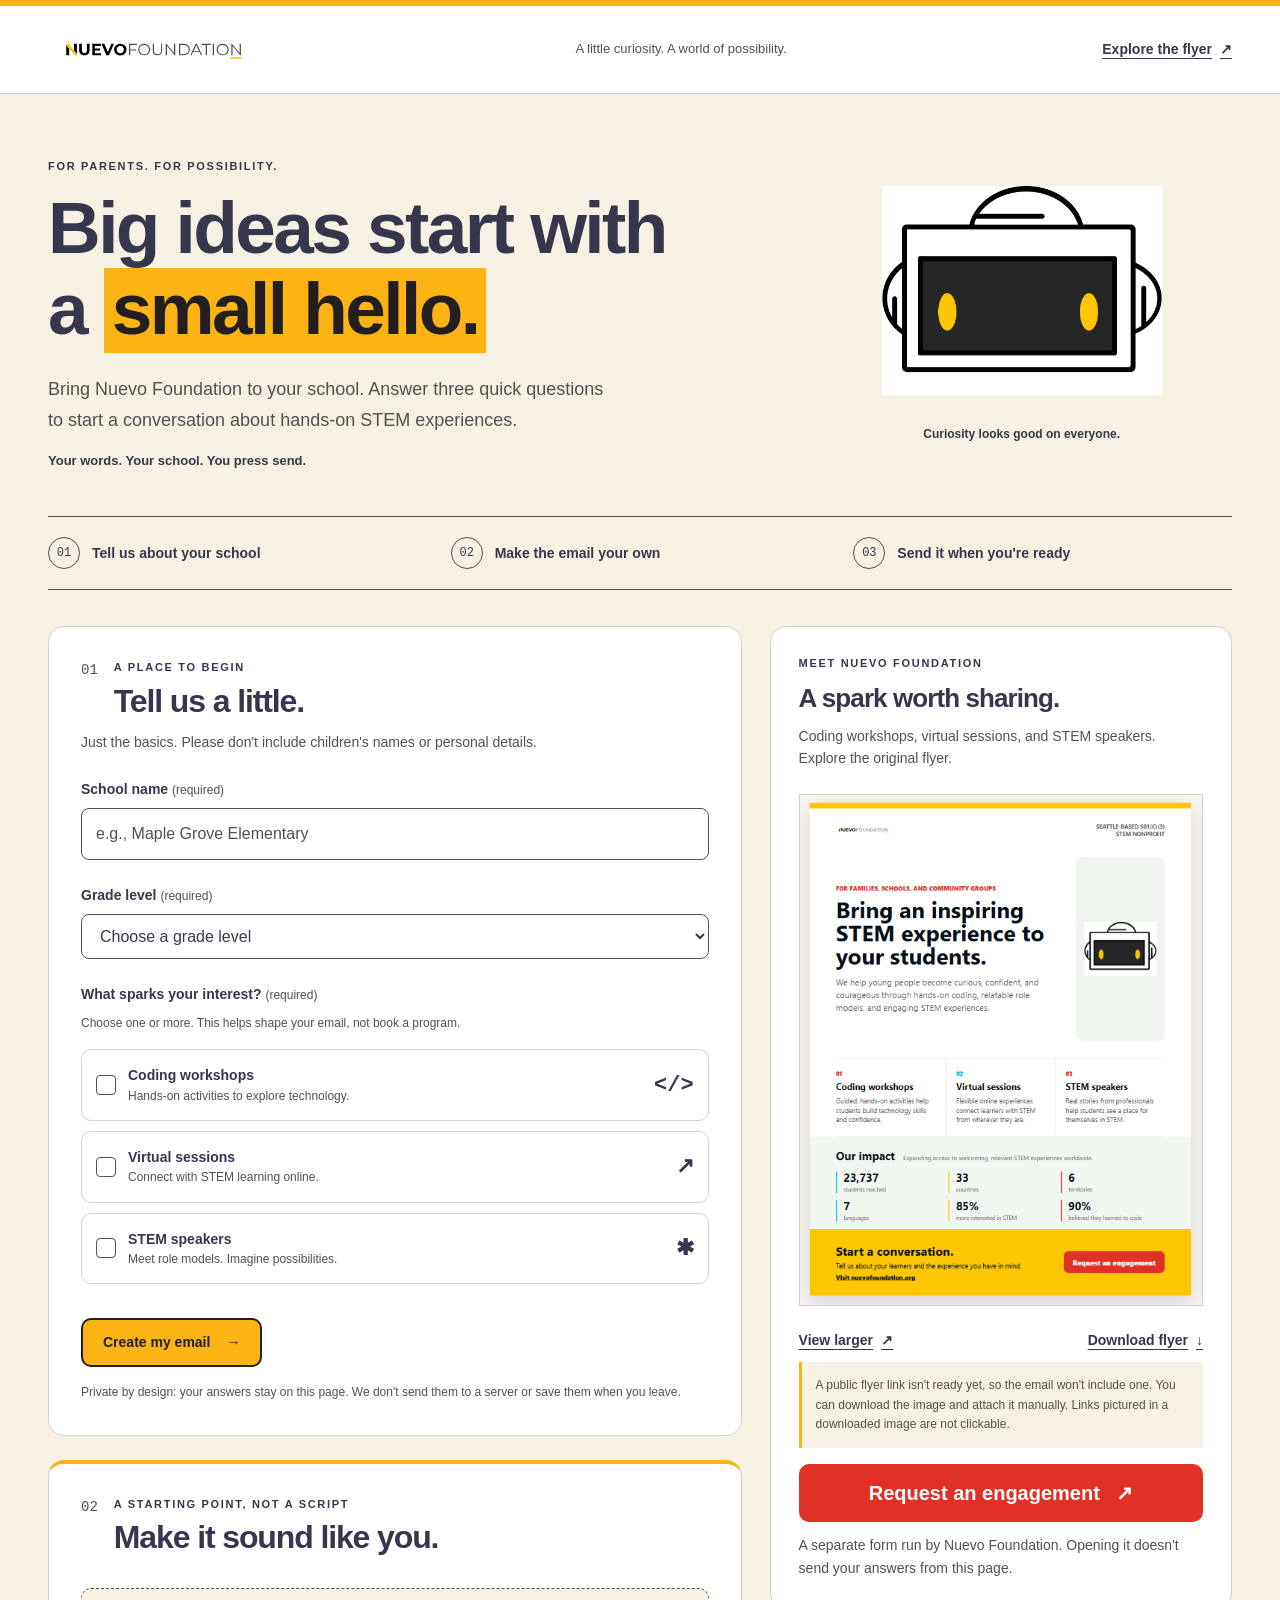
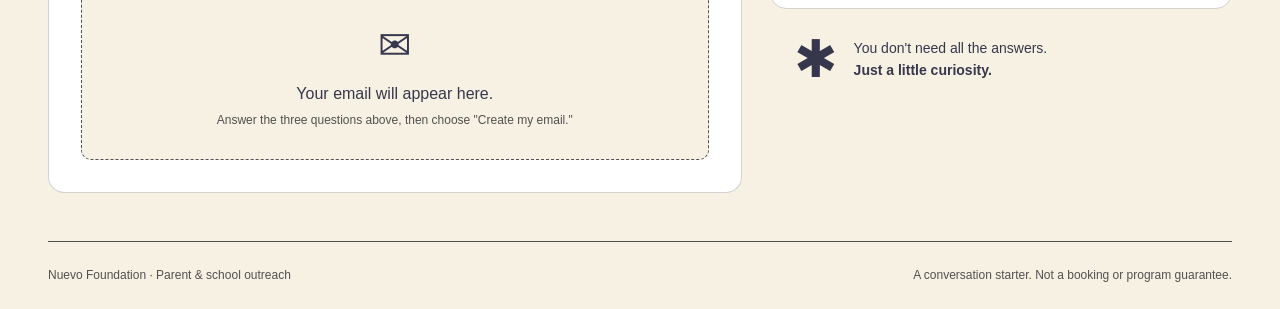
==== index.html @ 364f06e1 "Publish parent and school outreach website Co-authored-by: Copilot App <223556219+Copilot@users.nore" ====
<!doctype html>
<html lang="en">
  <head>
    <meta charset="utf-8">
    <meta name="viewport" content="width=device-width, initial-scale=1">
    <meta name="referrer" content="no-referrer">
    <meta http-equiv="Content-Security-Policy" content="default-src 'self'; script-src 'self'; style-src 'self'; img-src 'self'; connect-src 'none'; object-src 'none'; base-uri 'none'; form-action 'none'">
    <meta name="description" content="Start a conversation with your school about Nuevo Foundation. Create an email you can edit and send yourself.">
    <title>Bring Nuevo Foundation to my school</title>
    <script src="./theme.js"></script>
    <link rel="stylesheet" href="./styles.css">
    <script type="module" src="./app.js"></script>
  </head>
  <body>
    <a class="skip-link" href="#main">Skip to content</a>
    <header class="site-header">
      <a class="wordmark" href="./index.html" aria-label="Nuevo Foundation outreach home"><img src="./assets/nuevo-foundation-logo.svg" width="940" height="150" alt="Nuevo Foundation"></a>
      <span class="header-label">A little curiosity. A world of possibility.</span>
      <a class="text-link" href="#flyer">Explore the flyer <span aria-hidden="true">&#8599;</span></a>
    </header>

    <main id="main">
      <section class="hero" aria-labelledby="page-title">
        <div class="hero-copy">
          <p class="eyebrow">For parents. For possibility.</p>
          <h1 id="page-title">Big ideas start with<br>a <span class="highlight">small hello.</span></h1>
          <p class="hero-description">Bring Nuevo Foundation to your school. Answer three quick questions to start a conversation about hands-on STEM experiences.</p>
          <p class="hero-note">Your words. Your school. You press send.</p>
        </div>
        <div class="hero-art" aria-hidden="true">
          <img class="mascot" src="./assets/nuevo-foundation-mascot.jpg" width="508" height="379" alt="">
          <span class="art-caption">Curiosity looks good on everyone.</span>
        </div>
      </section>

      <ol class="steps" aria-label="How it works">
        <li><span class="step-number">01</span><span>Tell us about your school</span></li>
        <li><span class="step-number">02</span><span>Make the email your own</span></li>
        <li><span class="step-number">03</span><span>Send it when you're ready</span></li>
      </ol>

      <div class="workspace">
        <div class="builder-column">
          <section class="panel" aria-labelledby="questions-title">
            <div class="section-heading"><span class="section-number">01</span><div><p class="eyebrow">A place to begin</p><h2 id="questions-title">Tell us a little.</h2></div></div>
            <p>Just the basics. Please don't include children's names or personal details.</p>
            <p id="startup-message" role="status">Loading the email builder. If this message remains, reload the page or check that JavaScript is allowed.</p>
            <noscript><p class="notice">This builder needs JavaScript to create your email on your device. You can still view the flyer below. No answers have been collected.</p></noscript>
            <form id="school-form" hidden novalidate autocomplete="off">
              <div class="field">
                <label for="school">School name <span class="required-note">(required)</span></label>
                <input id="school" type="text" maxlength="120" required autocomplete="off" placeholder="e.g., Maple Grove Elementary" aria-describedby="school-error">
                <p id="school-error" class="field-error" hidden></p>
              </div>
              <div class="field">
                <label for="grade">Grade level <span class="required-note">(required)</span></label>
                <select id="grade" required aria-describedby="grade-error">
                  <option value="">Choose a grade level</option>
                  <option value="elementary">Grades 1-5</option>
                  <option value="middle">Grades 6-8</option>
                  <option value="high">Grades 9-12</option>
                  <option value="mixed">Multiple grade levels</option>
                </select>
                <p id="grade-error" class="field-error" hidden></p>
              </div>
              <fieldset aria-describedby="interests-hint interests-error" id="interests">
                <legend>What sparks your interest? <span class="required-note">(required)</span></legend>
                <p id="interests-hint" class="field-hint">Choose one or more. This helps shape your email, not book a program.</p>
                <label class="interest-option"><input type="checkbox" value="coding"><span><strong>Coding workshops</strong><span>Hands-on activities to explore technology.</span></span><span class="interest-icon" aria-hidden="true">&lt;/&gt;</span></label>
                <label class="interest-option"><input type="checkbox" value="virtual"><span><strong>Virtual sessions</strong><span>Connect with STEM learning online.</span></span><span class="interest-icon" aria-hidden="true">&#8599;</span></label>
                <label class="interest-option"><input type="checkbox" value="speakers"><span><strong>STEM speakers</strong><span>Meet role models. Imagine possibilities.</span></span><span class="interest-icon" aria-hidden="true">&#10033;</span></label>
                <p id="interests-error" class="field-error" hidden></p>
              </fieldset>
              <button id="generate" class="button button-primary" type="submit">Create my email <span aria-hidden="true">&#8594;</span></button>
              <p class="privacy-note">Private by design: your answers stay on this page. We don't send them to a server or save them when you leave.</p>
            </form>
          </section>

          <section id="draft-section" class="panel draft-panel" aria-labelledby="draft-title">
            <div class="section-heading"><span class="section-number">02</span><div><p class="eyebrow">A starting point, not a script</p><h2 id="draft-title" tabindex="-1">Make it sound like you.</h2></div></div>
            <div id="draft-empty" class="empty-draft"><span aria-hidden="true">&#9993;</span><p>Your email will appear here.</p><p class="field-hint">Answer the three questions above, then choose "Create my email."</p></div>
            <div id="draft-editor" hidden>
              <p>Change anything you like. Add your name at the end, then choose the person at your school to send it to.</p>
              <div class="field">
                <div class="label-row"><label for="subject">Subject</label><button type="button" class="copy-button" id="copy-subject">Copy subject</button></div>
                <input id="subject" type="text" maxlength="240" autocomplete="off">
              </div>
              <div class="field">
                <div class="label-row"><span id="message-preview-label" class="preview-label">Message preview</span><button type="button" class="copy-button" id="copy-message">Copy message</button></div>
                <div id="message-preview" class="message-preview" role="region" aria-labelledby="message-preview-label"></div>
                <p class="field-hint">Copy the message and paste it into your email to keep the clickable "Form" link.</p>
                <details id="message-edit">
                  <summary>Edit message text</summary>
                  <label for="message">Message</label>
                  <p class="field-hint">The editor shows the short URL. The preview above displays it as the linked word "Form."</p>
                  <textarea id="message" rows="19" maxlength="12000" autocomplete="off" spellcheck="true"></textarea>
                </details>
              </div>
              <div class="send-box">
                <p class="eyebrow">03 &nbsp; Over to you</p>
                <div class="send-actions">
                  <a id="download-email-flyer" class="button button-secondary" href="./assets/nuevo-foundation-flyer.png" download="Nuevo-Foundation-flyer.png" aria-describedby="attach-flyer-hint">Download flyer <span aria-hidden="true">&#8595;</span></a>
                  <a id="open-email" class="button button-primary" href="mailto:">Open my email app <span aria-hidden="true">&#8599;</span></a>
                </div>
                <p id="attach-flyer-hint" class="field-hint"><strong>To include the flyer:</strong> download it first, then open your email app. Use its paperclip or "Attach file" button to select <strong>Nuevo-Foundation-flyer.png</strong>. This website cannot attach the file automatically.</p>
                <p class="field-hint">Choosing "Open my email app" passes your draft to your email app. Add the school's recipient there, review, and send it yourself. If no app opens, use the copy buttons.</p>
                <p class="field-hint">Opening an email app uses plain text and shows the short URL. Use "Copy message" instead to keep "Form" as a clickable word.</p>
              </div>
              <p id="draft-status" class="status-message" role="status" aria-live="polite"></p>
            </div>
          </section>
        </div>

        <aside id="flyer" class="flyer-column" aria-labelledby="flyer-title">
          <div class="flyer-card">
            <p class="eyebrow">Meet Nuevo Foundation</p>
            <h2 id="flyer-title">A spark worth sharing.</h2>
            <p>Coding workshops, virtual sessions, and STEM speakers. Explore the original flyer.</p>
            <div class="flyer-image">
              <img src="./assets/nuevo-foundation-flyer.png" width="538" height="683" alt="Nuevo Foundation flyer: Bring an inspiring STEM experience to your students. Includes coding workshops, virtual sessions, STEM speakers, and a request to start a conversation.">
              <a class="flyer-hotspot" href="https://tinyurl.com/23cx2alr" target="_blank" rel="noopener noreferrer" aria-label="Request an engagement through Microsoft Forms (opens a new tab)" title="Request an engagement (opens Microsoft Forms)"></a>
            </div>
            <div class="flyer-actions">
              <a class="text-link" href="./flyer.html" target="_blank" rel="noopener">View larger <span class="sr-only">(opens a new tab)</span><span aria-hidden="true">&#8599;</span></a>
              <a class="text-link" href="./assets/nuevo-foundation-flyer.png" download="Nuevo-Foundation-flyer.png">Download flyer <span aria-hidden="true">&#8595;</span></a>
            </div>
            <p id="flyer-link-status" class="notice">A public flyer link isn't ready yet, so the email won't include one. You can download the image and attach it manually. Links pictured in a downloaded image are not clickable.</p>
            <a class="button button-engagement" href="https://tinyurl.com/23cx2alr" target="_blank" rel="noopener noreferrer">Request an engagement <span aria-hidden="true">&#8599;</span><span class="sr-only">(opens Microsoft Forms in a new tab)</span></a>
            <p class="field-hint">A separate form run by Nuevo Foundation. Opening it doesn't send your answers from this page.</p>
          </div>
          <div class="reassurance"><span aria-hidden="true">&#10033;</span><p>You don't need all the answers.<br><strong>Just a little curiosity.</strong></p></div>
        </aside>
      </div>
    </main>
    <footer class="site-footer"><span>Nuevo Foundation <span aria-hidden="true">&middot;</span> Parent &amp; school outreach</span><span>A conversation starter. Not a booking or program guarantee.</span></footer>
    <dialog id="replace-dialog" aria-labelledby="replace-title" aria-describedby="replace-description">
      <h2 id="replace-title">Replace your edited email?</h2>
      <p id="replace-description">Creating a new email will replace your subject and message. Copy your edits first if you want to keep them.</p>
      <div class="dialog-actions"><button type="button" id="keep-draft" class="button button-secondary" autofocus>Keep my draft</button><button type="button" id="replace-draft" class="button button-primary">Replace draft</button></div>
    </dialog>
  </body>
</html>
---- styles.css ----
/* Source: NuevoFoundation/workshops, static/css/nuevo-palette.css.
   The project uses Nuevo Foundation branding in place of the starter theme. */
:root {
  color-scheme: light;
  --nuevo-emphasis: #36374d;
  --nuevo-cyan: #00bed5;
  --nuevo-red: #e13126;
  --nuevo-coral: #e96469;
  --nuevo-yellow: #fcb415;
  --nuevo-blush: #fbe6e0;
  --nuevo-green: #78e08f;
  --nuevo-orange: #f19066;
  --nuevo-cream: #f7f1e3;
  --nuevo-white: #ffffff;
  --nuevo-gray-50: #e6e6e6;
  --nuevo-gray-100: #d3d2d2;
  --nuevo-gray-200: #bcbdc1;
  --nuevo-gray-500: #737474;
  --nuevo-gray-700: #505150;
  --nuevo-black: #231f20;
  --cp-bg: var(--nuevo-cream);
  --cp-bg-elevated: var(--nuevo-white);
  --cp-surface: var(--nuevo-white);
  --cp-surface-soft: var(--nuevo-cream);
  --cp-border: var(--nuevo-gray-100);
  --cp-border-strong: var(--nuevo-gray-700);
  --cp-text: var(--nuevo-emphasis);
  --cp-text-muted: var(--nuevo-gray-700);
  --cp-accent: var(--nuevo-yellow);
  --cp-accent-hover: var(--nuevo-orange);
  --cp-accent-fg: var(--nuevo-black);
  --cp-link: var(--nuevo-emphasis);
  --cp-danger: var(--nuevo-emphasis);
  --cp-action: var(--nuevo-red);
  --cp-action-fg: var(--nuevo-white);
  --cp-focus: var(--nuevo-emphasis);
  --cp-highlight: var(--nuevo-blush);
  --cp-cyan: var(--nuevo-cyan);
  --cp-ink: var(--nuevo-black);
  --cp-white: var(--nuevo-white);
  --cp-overlay: var(--nuevo-emphasis);
}

html[data-theme="dark"] {
  color-scheme: dark;
  --cp-bg: var(--nuevo-black);
  --cp-bg-elevated: var(--nuevo-emphasis);
  --cp-surface: var(--nuevo-emphasis);
  --cp-surface-soft: var(--nuevo-black);
  --cp-border: var(--nuevo-gray-500);
  --cp-border-strong: var(--nuevo-gray-200);
  --cp-text: var(--nuevo-white);
  --cp-text-muted: var(--nuevo-gray-100);
  --cp-link: var(--nuevo-yellow);
  --cp-danger: var(--nuevo-blush);
  --cp-focus: var(--nuevo-yellow);
  --cp-highlight: var(--nuevo-black);
}

* { box-sizing: border-box; }
html { scroll-behavior: smooth; scroll-padding-top: 24px; }
body { margin: 0; background: var(--cp-bg); color: var(--cp-text); font: 16px/1.6 "Segoe UI", Aptos, Calibri, -apple-system, BlinkMacSystemFont, sans-serif; }
[hidden] { display: none !important; }
a { color: var(--cp-link); text-underline-offset: 4px; }
button, input, select, textarea { font: inherit; }
button, a, input, select, textarea { -webkit-tap-highlight-color: var(--cp-highlight); }
button { cursor: pointer; }
:focus-visible { outline: 3px solid var(--cp-focus); outline-offset: 4px; }
h1, h2, p { margin-top: 0; }
h1, h2 { line-height: 1.12; letter-spacing: -0.035em; }
h2 { font-size: clamp(1.65rem, 3vw, 2rem); margin-bottom: 12px; }
p { margin-bottom: 16px; }
.sr-only { position: absolute; width: 1px; height: 1px; padding: 0; margin: -1px; overflow: hidden; clip-path: inset(50%); white-space: nowrap; border: 0; }
.skip-link { position: absolute; z-index: 5; top: -100px; left: 16px; padding: 12px 20px; background: var(--cp-surface); border: 2px solid var(--cp-focus); }
.skip-link:focus { top: 12px; }
.site-header { display: flex; align-items: center; justify-content: space-between; gap: 24px; padding: 20px max(24px, calc((100vw - 1184px) / 2)); background: var(--cp-surface); border-top: 6px solid var(--cp-accent); border-bottom: 1px solid var(--cp-border); }
.wordmark { display: flex; align-items: center; width: 212px; max-width: 50%; min-height: 44px; padding: 8px; border-radius: 4px; background: var(--cp-white); }
.wordmark img { display: block; width: 100%; height: auto; }
.header-label { font-size: 13px; color: var(--cp-text-muted); }
.text-link { display: inline-flex; align-items: center; justify-content: center; gap: 8px; min-height: 44px; font-size: 14px; font-weight: 650; }
main { width: min(1184px, calc(100% - 48px)); margin: 0 auto; }
.hero { display: grid; grid-template-columns: 1.7fr 1fr; gap: 48px; align-items: center; padding: 64px 0 44px; }
.eyebrow { font-size: 11px; font-weight: 750; line-height: 1.5; text-transform: uppercase; letter-spacing: 1.7px; margin-bottom: 12px; }
.hero h1 { font-size: clamp(2.7rem, 5.7vw, 4.6rem); margin-bottom: 24px; }
.highlight { background: var(--cp-accent); color: var(--cp-ink); padding: 0 8px 4px; box-decoration-break: clone; -webkit-box-decoration-break: clone; }
.hero-description { max-width: 560px; font-size: 18px; line-height: 1.7; color: var(--cp-text-muted); }
.hero-note { font-size: 13px; font-weight: 650; margin: 0; }
.hero-art { min-height: 280px; display: grid; justify-items: center; align-content: center; }
.mascot { display: block; width: min(100%, 280px); height: auto; }
.art-caption { font-size: 12px; margin-top: 30px; font-weight: 600; }
.steps { display: grid; grid-template-columns: repeat(3, 1fr); list-style: none; padding: 20px 0; margin: 0 0 36px; border-top: 1px solid var(--cp-border-strong); border-bottom: 1px solid var(--cp-border-strong); gap: 24px; }
.steps li { display: flex; align-items: center; gap: 12px; font-size: 14px; font-weight: 600; }
.step-number { display: inline-grid; place-items: center; flex-shrink: 0; width: 32px; height: 32px; border: 1px solid var(--cp-border-strong); border-radius: 50%; font: 12px Consolas, "Courier New", monospace; }
.workspace { display: grid; grid-template-columns: minmax(0, 1.5fr) minmax(0, 1fr); gap: 28px; align-items: start; }
.builder-column { display: grid; gap: 24px; min-width: 0; }
.panel { padding: 32px; background: var(--cp-surface); border: 1px solid var(--cp-border); border-radius: 16px; }
.section-heading { display: flex; align-items: start; gap: 16px; }
.section-heading .eyebrow { margin: 0 0 8px; }
.section-number { padding-top: 3px; font: 14px Consolas, "Courier New", monospace; color: var(--cp-text-muted); }
.panel > p { font-size: 14px; color: var(--cp-text-muted); }
.field { margin: 24px 0; }
label, legend { display: block; font-size: 14px; font-weight: 650; }
.required-note { font-size: 12px; font-weight: 400; color: var(--cp-text-muted); }
input[type="text"], select, textarea { display: block; width: 100%; border: 1px solid var(--cp-border-strong); border-radius: 8px; padding: 12px 14px; background: var(--cp-surface); color: var(--cp-text); margin-top: 8px; }
input::placeholder { color: var(--cp-text-muted); opacity: 1; }
textarea { resize: vertical; min-height: 260px; font-size: 15px; line-height: 1.65; }
fieldset { min-width: 0; padding: 0; border: 0; margin: 0 0 24px; }
legend { padding: 0; margin-bottom: 8px; }
.field-hint { font-size: 12px; line-height: 1.65; color: var(--cp-text-muted); }
.interest-option { display: flex; align-items: center; gap: 12px; padding: 14px; margin: 10px 0; border: 1px solid var(--cp-border); border-radius: 10px; cursor: pointer; }
.interest-option:hover { border-color: var(--cp-border-strong); }
.interest-option:has(input:checked) { border: 2px solid var(--cp-text); padding: 13px; background: var(--cp-surface-soft); }
input[type="checkbox"] { appearance: none; display: grid; place-content: center; flex-shrink: 0; width: 20px; height: 20px; margin: 0; border: 1px solid var(--cp-border-strong); border-radius: 4px; background: var(--cp-surface); cursor: pointer; }
input[type="checkbox"]:checked { background: var(--cp-accent); border-color: var(--cp-ink); }
input[type="checkbox"]:checked::after { content: ""; width: 9px; height: 5px; border-left: 2px solid var(--cp-ink); border-bottom: 2px solid var(--cp-ink); transform: translateY(-1px) rotate(-45deg); }
.interest-option > span:nth-child(2) { flex: 1; }
.interest-option strong { display: block; font-size: 14px; }
.interest-option strong + span { display: block; font-size: 12px; font-weight: 400; color: var(--cp-text-muted); }
.interest-icon { font: bold 22px Consolas, "Courier New", monospace; }
.button { min-height: 48px; display: inline-flex; align-items: center; justify-content: center; gap: 16px; padding: 12px 20px; border: 2px solid var(--cp-ink); border-radius: 10px; text-decoration: none; font-size: 14px; font-weight: 750; line-height: 1.5; }
.button-primary { background: var(--cp-accent); color: var(--cp-accent-fg); }
.button-primary:hover { background: var(--cp-accent-hover); }
.button-secondary { background: var(--cp-surface); color: var(--cp-text); border-color: var(--cp-border-strong); }
.button-engagement { background: var(--cp-action); color: var(--cp-action-fg); border-color: var(--cp-action); font-size: 20px; }
.button-engagement:hover { text-decoration: underline; text-underline-offset: 3px; }
.button[aria-disabled="true"] { background: var(--cp-surface-soft); color: var(--cp-text-muted); border-color: var(--cp-border); cursor: help; }
.privacy-note { font-size: 12px; line-height: 1.65; color: var(--cp-text-muted); margin: 16px 0 0; }
.field-error { font-size: 13px; font-weight: 600; color: var(--cp-danger); margin: 8px 0 0; }
[aria-invalid="true"]:not(fieldset) { border-color: var(--cp-danger); }
.draft-panel { border-top: 4px solid var(--cp-accent); }
.empty-draft { text-align: center; background: var(--cp-surface-soft); border: 1px dashed var(--cp-border-strong); border-radius: 10px; padding: 24px; margin-top: 20px; }
.empty-draft > span { font-size: 40px; }
.empty-draft p { margin: 4px 0; }
#draft-title:focus { outline-offset: 6px; }
.label-row { display: flex; justify-content: space-between; align-items: center; gap: 12px; }
.preview-label { font-size: 14px; font-weight: 650; }
.message-preview { white-space: pre-wrap; overflow-wrap: anywhere; border: 1px solid var(--cp-border); border-radius: 8px; padding: 20px; margin-top: 8px; font-size: 15px; line-height: 1.65; }
#message-edit { padding-top: 8px; }
#message-edit summary { display: list-item; min-height: 44px; padding: 10px 0; color: var(--cp-link); cursor: pointer; font-size: 14px; font-weight: 650; }
.copy-button { padding: 6px 10px; min-height: 44px; background: var(--cp-surface-soft); color: var(--cp-link); border: 1px solid var(--cp-border); border-radius: 8px; font-size: 12px; font-weight: 650; }
.copy-button:hover { border-color: var(--cp-border-strong); }
.send-box { border-top: 1px solid var(--cp-border); padding-top: 20px; }
.send-actions { display: flex; flex-wrap: wrap; gap: 12px; }
.send-box .field-hint { margin: 12px 0 0; }
.status-message { font-size: 14px; font-weight: 600; margin: 16px 0 0; }
.status-message:empty { margin: 0; }
.flyer-column { scroll-margin-top: 24px; min-width: 0; }
.flyer-card { padding: 28px; background: var(--cp-surface); border: 1px solid var(--cp-border); border-radius: 16px; }
.flyer-card > p:not(.eyebrow) { font-size: 14px; color: var(--cp-text-muted); }
.flyer-card h2 { font-size: 26px; }
.flyer-image { position: relative; margin: 24px 0 12px; }
.flyer-image img { display: block; width: 100%; height: auto; border: 1px solid var(--cp-border); }
/* Align the link with the red button in the supplied 538 x 683 image. */
.flyer-hotspot { position: absolute; left: 65.6%; top: 89.4%; width: 25.2%; height: 4.5%; min-height: 24px; border-radius: 7px; }
.flyer-hotspot:focus-visible { outline-color: var(--cp-ink); }
.flyer-hotspot:hover { outline: 2px solid var(--cp-ink); outline-offset: 2px; }
.flyer-actions { display: flex; justify-content: space-between; gap: 12px; flex-wrap: wrap; }
.notice { padding: 14px; background: var(--cp-surface-soft); border-left: 3px solid var(--cp-accent); font-size: 12px !important; color: var(--cp-text-muted); }
.flyer-card > .button { width: 100%; margin-bottom: 12px; }
.flyer-card > :last-child { margin-bottom: 0; }
.reassurance { display: flex; align-items: center; gap: 16px; padding: 24px; }
.reassurance > span { font-size: 52px; line-height: 1; }
.reassurance p { margin: 0; font-size: 14px; }
.site-footer { display: flex; justify-content: space-between; gap: 20px; width: min(1184px, calc(100% - 48px)); margin: 48px auto 0; padding: 24px 0; border-top: 1px solid var(--cp-border-strong); color: var(--cp-text-muted); font-size: 12px; }
dialog { width: min(480px, calc(100% - 32px)); padding: 28px; border: 2px solid var(--cp-border-strong); border-radius: 16px; background: var(--cp-surface); color: var(--cp-text); }
dialog::backdrop { background: var(--cp-overlay); opacity: 0.75; }
.dialog-actions { display: flex; gap: 12px; flex-wrap: wrap; }
.standalone-flyer { max-width: 760px; padding: 32px 0; }
.standalone-flyer h1 { margin-top: 24px; font-size: clamp(2rem, 5vw, 3rem); }
.standalone-flyer .flyer-image { max-width: 538px; margin: 24px auto; }
.standalone-flyer section { padding: 24px; border: 1px solid var(--cp-border); border-radius: 16px; background: var(--cp-surface); }

@media (max-width: 900px) {
  .header-label { display: none; }
  .hero { grid-template-columns: 1.7fr 1fr; gap: 24px; }
  .workspace { grid-template-columns: minmax(0, 1.4fr) minmax(0, 1fr); gap: 20px; }
  .panel, .flyer-card { padding: 24px; }
  .steps { gap: 12px; }
  .steps li { font-size: 12px; }
  .flyer-card h2 { font-size: 23px; }
}
@media (max-width: 720px) {
  main, .site-footer { width: calc(100% - 32px); }
  .site-header { padding: 16px; gap: 16px; }
  .hero { grid-template-columns: 1fr; padding: 40px 0 28px; }
  .hero h1 { font-size: clamp(2.5rem, 8.5vw, 3.8rem); }
  .hero-art { display: none; }
  .hero-description { font-size: 16px; }
  .steps { grid-template-columns: 1fr; gap: 12px; padding: 20px 0; margin-bottom: 24px; }
  .steps li { font-size: 14px; }
  .workspace { grid-template-columns: 1fr; }
  .panel, .flyer-card { padding: 24px 20px; }
  .site-footer { flex-direction: column; gap: 8px; margin-top: 24px; }
  .site-header .text-link { font-size: 12px; }
  .flyer-image { max-width: 440px; margin-left: auto; margin-right: auto; }
}
@media (prefers-reduced-motion: reduce) {
  html { scroll-behavior: auto; }
}
@media (forced-colors: active) {
  input[type="checkbox"] { appearance: auto; }
  input[type="checkbox"]:checked::after { content: none; }
}
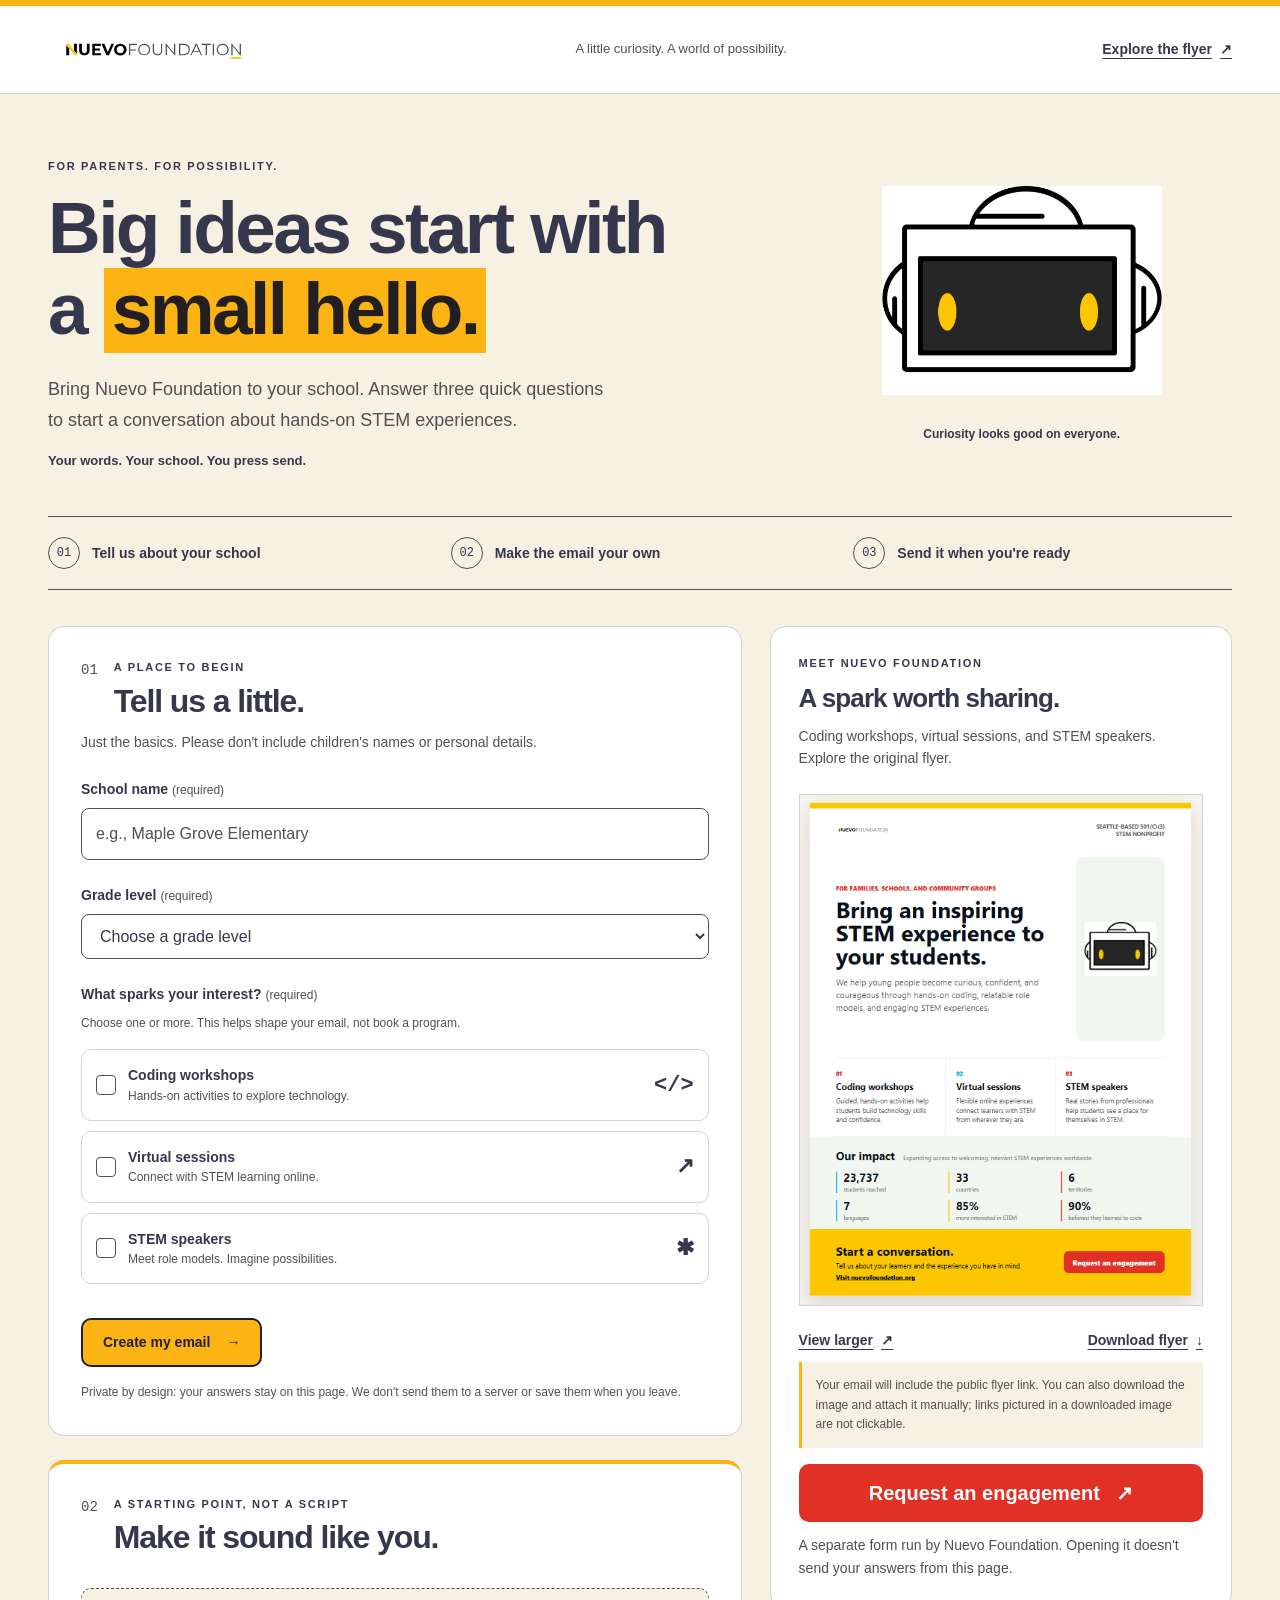
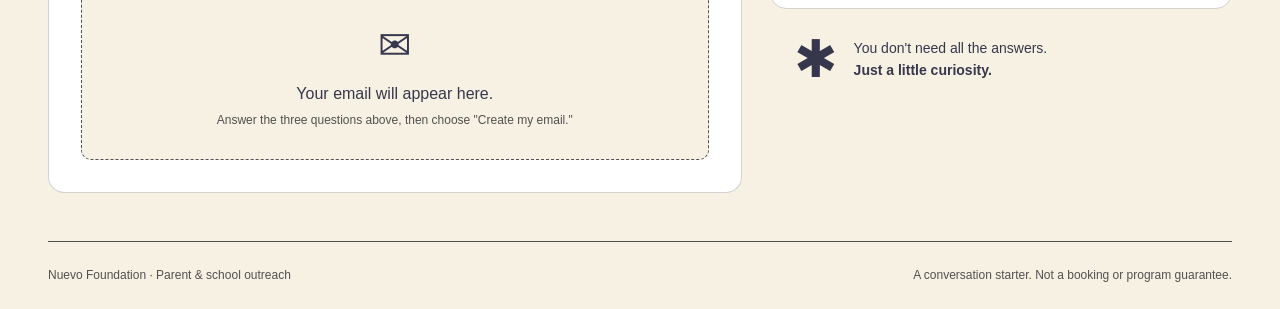
==== commit d613d4e0: "Fix engagement links and replace TinyURL with a first-party form link Co-authored-by: Copilot App <2" ====
--- a/index.html
+++ b/index.html
@@ -118,14 +118,14 @@
             <p>Coding workshops, virtual sessions, and STEM speakers. Explore the original flyer.</p>
             <div class="flyer-image">
               <img src="./assets/nuevo-foundation-flyer.png" width="538" height="683" alt="Nuevo Foundation flyer: Bring an inspiring STEM experience to your students. Includes coding workshops, virtual sessions, STEM speakers, and a request to start a conversation.">
-              <a class="flyer-hotspot" href="https://tinyurl.com/23cx2alr" target="_blank" rel="noopener noreferrer" aria-label="Request an engagement through Microsoft Forms (opens a new tab)" title="Request an engagement (opens Microsoft Forms)"></a>
+              <a class="flyer-hotspot" href="https://forms.cloud.microsoft/Pages/ResponsePage.aspx?id=v4j5cvGGr0GRqy180BHbR23fuGVglxBBl1KGeP0580dUQ1hUMVFQMjlFRlhQMFlKSTVGWEhBVUYxQSQlQCN0PWcu" target="_blank" rel="noopener noreferrer" aria-label="Request an engagement through Microsoft Forms (opens a new tab)" title="Request an engagement (opens Microsoft Forms)"></a>
             </div>
             <div class="flyer-actions">
               <a class="text-link" href="./flyer.html" target="_blank" rel="noopener">View larger <span class="sr-only">(opens a new tab)</span><span aria-hidden="true">&#8599;</span></a>
               <a class="text-link" href="./assets/nuevo-foundation-flyer.png" download="Nuevo-Foundation-flyer.png">Download flyer <span aria-hidden="true">&#8595;</span></a>
             </div>
             <p id="flyer-link-status" class="notice">A public flyer link isn't ready yet, so the email won't include one. You can download the image and attach it manually. Links pictured in a downloaded image are not clickable.</p>
-            <a class="button button-engagement" href="https://tinyurl.com/23cx2alr" target="_blank" rel="noopener noreferrer">Request an engagement <span aria-hidden="true">&#8599;</span><span class="sr-only">(opens Microsoft Forms in a new tab)</span></a>
+            <a class="button button-engagement" href="https://forms.cloud.microsoft/Pages/ResponsePage.aspx?id=v4j5cvGGr0GRqy180BHbR23fuGVglxBBl1KGeP0580dUQ1hUMVFQMjlFRlhQMFlKSTVGWEhBVUYxQSQlQCN0PWcu" target="_blank" rel="noopener noreferrer">Request an engagement <span aria-hidden="true">&#8599;</span><span class="sr-only">(opens Microsoft Forms in a new tab)</span></a>
             <p class="field-hint">A separate form run by Nuevo Foundation. Opening it doesn't send your answers from this page.</p>
           </div>
           <div class="reassurance"><span aria-hidden="true">&#10033;</span><p>You don't need all the answers.<br><strong>Just a little curiosity.</strong></p></div>
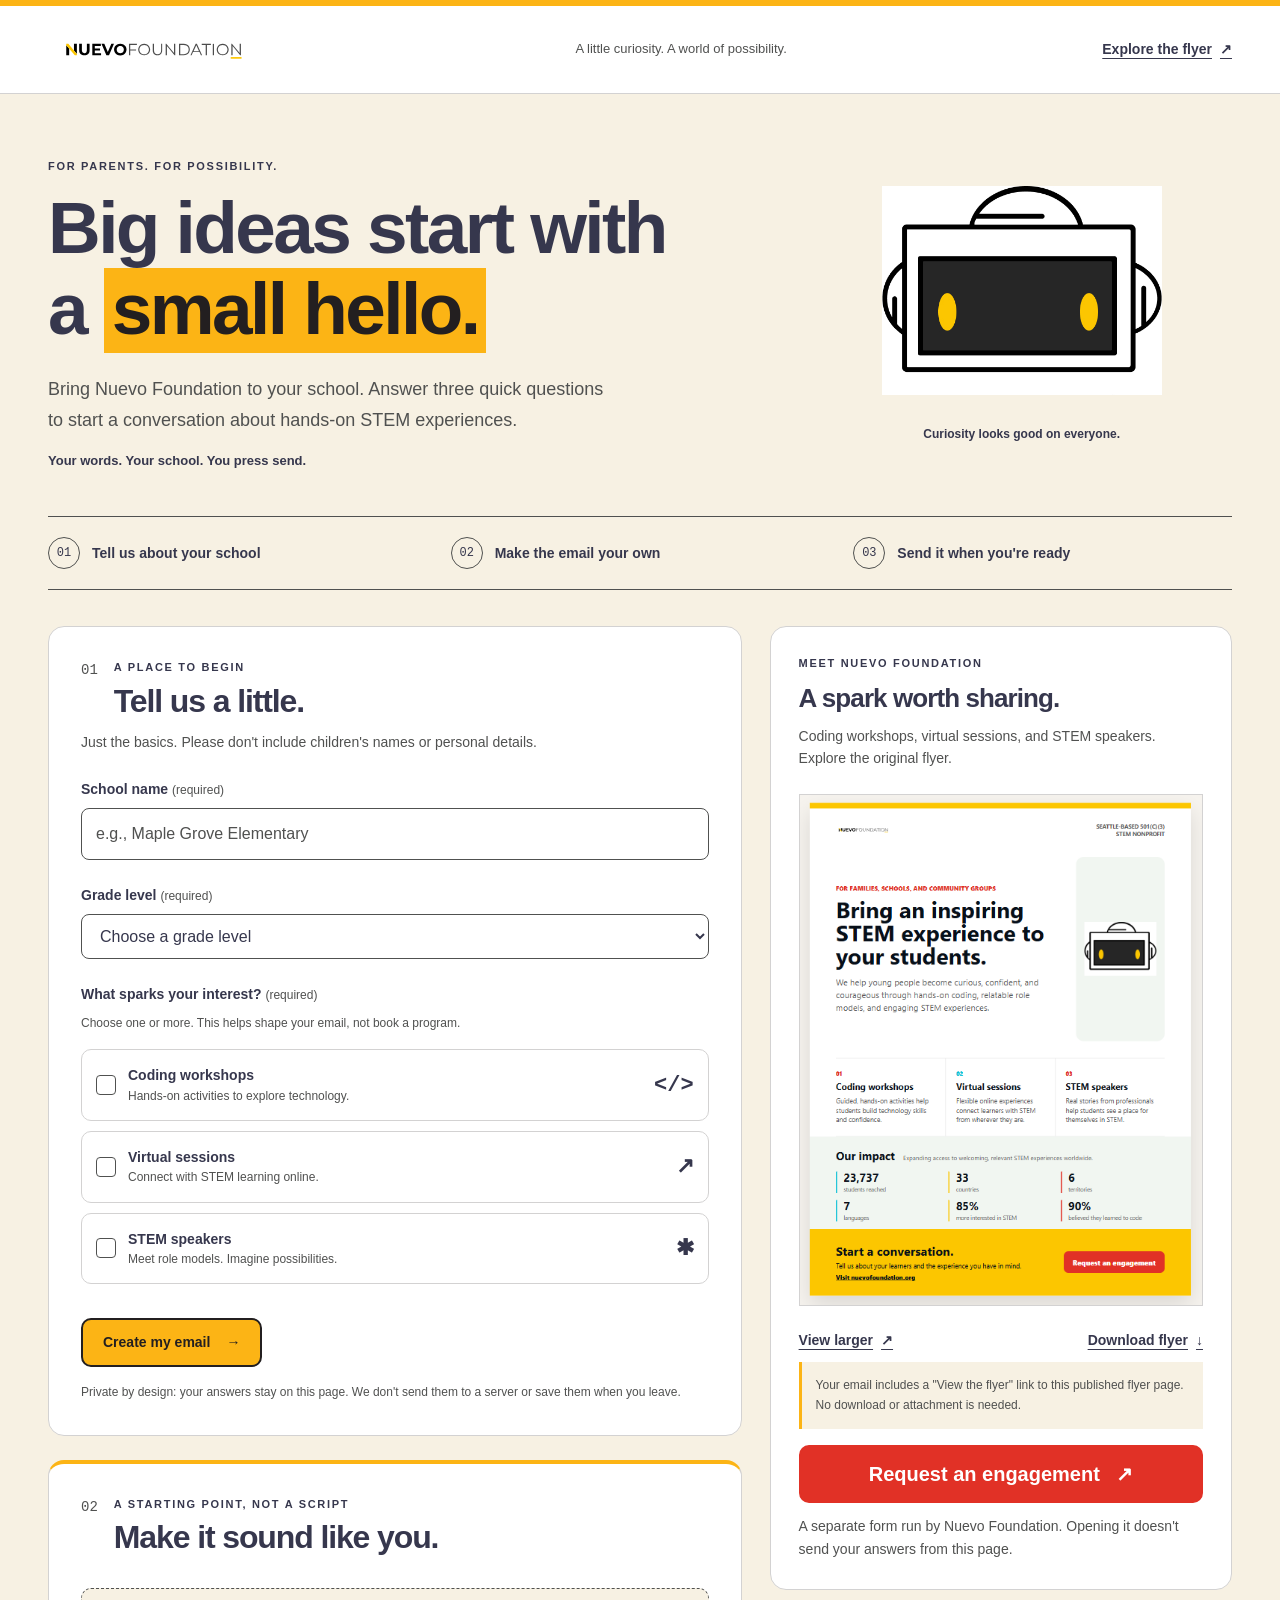
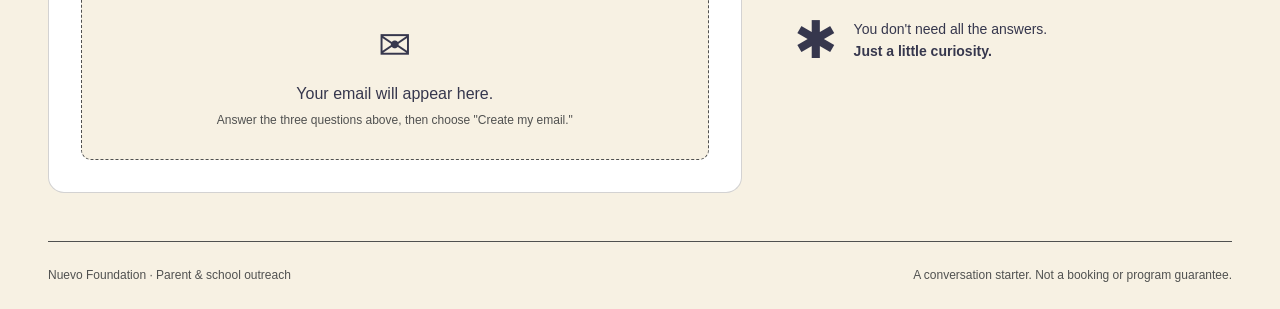
==== commit c2c27a00: "Make parent emails share the hosted flyer as a link, not an attachment Co-authored-by: Copilot App <" ====
--- a/index.html
+++ b/index.html
@@ -88,23 +88,23 @@
               <div class="field">
                 <div class="label-row"><span id="message-preview-label" class="preview-label">Message preview</span><button type="button" class="copy-button" id="copy-message">Copy message</button></div>
                 <div id="message-preview" class="message-preview" role="region" aria-labelledby="message-preview-label"></div>
-                <p class="field-hint">Copy the message and paste it into your email to keep the clickable "Form" link.</p>
+                <p class="field-hint">Copy the message and paste it normally into your email to keep the clickable links, including "View the flyer."</p>
                 <details id="message-edit">
                   <summary>Edit message text</summary>
                   <label for="message">Message</label>
-                  <p class="field-hint">The editor shows the short URL. The preview above displays it as the linked word "Form."</p>
+                  <p class="field-hint">The editor shows the link addresses. The preview above displays them as "Form" and, when available, "View the flyer."</p>
                   <textarea id="message" rows="19" maxlength="12000" autocomplete="off" spellcheck="true"></textarea>
                 </details>
               </div>
               <div class="send-box">
                 <p class="eyebrow">03 &nbsp; Over to you</p>
                 <div class="send-actions">
-                  <a id="download-email-flyer" class="button button-secondary" href="./assets/nuevo-foundation-flyer.png" download="Nuevo-Foundation-flyer.png" aria-describedby="attach-flyer-hint">Download flyer <span aria-hidden="true">&#8595;</span></a>
+                  <a id="view-email-flyer" class="button button-secondary" href="./flyer.html" target="_blank" rel="noopener noreferrer" aria-describedby="email-flyer-hint">View the flyer <span aria-hidden="true">&#8599;</span><span class="sr-only">(opens a new tab)</span></a>
                   <a id="open-email" class="button button-primary" href="mailto:">Open my email app <span aria-hidden="true">&#8599;</span></a>
                 </div>
-                <p id="attach-flyer-hint" class="field-hint"><strong>To include the flyer:</strong> download it first, then open your email app. Use its paperclip or "Attach file" button to select <strong>Nuevo-Foundation-flyer.png</strong>. This website cannot attach the file automatically.</p>
+                <p id="email-flyer-hint" class="field-hint">The public flyer link is not available yet. You can view the flyer here, but its link will not be included in the email until publishing is configured.</p>
                 <p class="field-hint">Choosing "Open my email app" passes your draft to your email app. Add the school's recipient there, review, and send it yourself. If no app opens, use the copy buttons.</p>
-                <p class="field-hint">Opening an email app uses plain text and shows the short URL. Use "Copy message" instead to keep "Form" as a clickable word.</p>
+                <p class="field-hint">Opening an email app includes the full link addresses as plain text. Use "Copy message" instead to preserve the clickable words, including "View the flyer."</p>
               </div>
               <p id="draft-status" class="status-message" role="status" aria-live="polite"></p>
             </div>
@@ -124,7 +124,7 @@
               <a class="text-link" href="./flyer.html" target="_blank" rel="noopener">View larger <span class="sr-only">(opens a new tab)</span><span aria-hidden="true">&#8599;</span></a>
               <a class="text-link" href="./assets/nuevo-foundation-flyer.png" download="Nuevo-Foundation-flyer.png">Download flyer <span aria-hidden="true">&#8595;</span></a>
             </div>
-            <p id="flyer-link-status" class="notice">A public flyer link isn't ready yet, so the email won't include one. You can download the image and attach it manually. Links pictured in a downloaded image are not clickable.</p>
+            <p id="flyer-link-status" class="notice">A public flyer link isn't ready yet, so the email won't include one. The flyer preview is available here.</p>
             <a class="button button-engagement" href="https://forms.cloud.microsoft/Pages/ResponsePage.aspx?id=v4j5cvGGr0GRqy180BHbR23fuGVglxBBl1KGeP0580dUQ1hUMVFQMjlFRlhQMFlKSTVGWEhBVUYxQSQlQCN0PWcu" target="_blank" rel="noopener noreferrer">Request an engagement <span aria-hidden="true">&#8599;</span><span class="sr-only">(opens Microsoft Forms in a new tab)</span></a>
             <p class="field-hint">A separate form run by Nuevo Foundation. Opening it doesn't send your answers from this page.</p>
           </div>
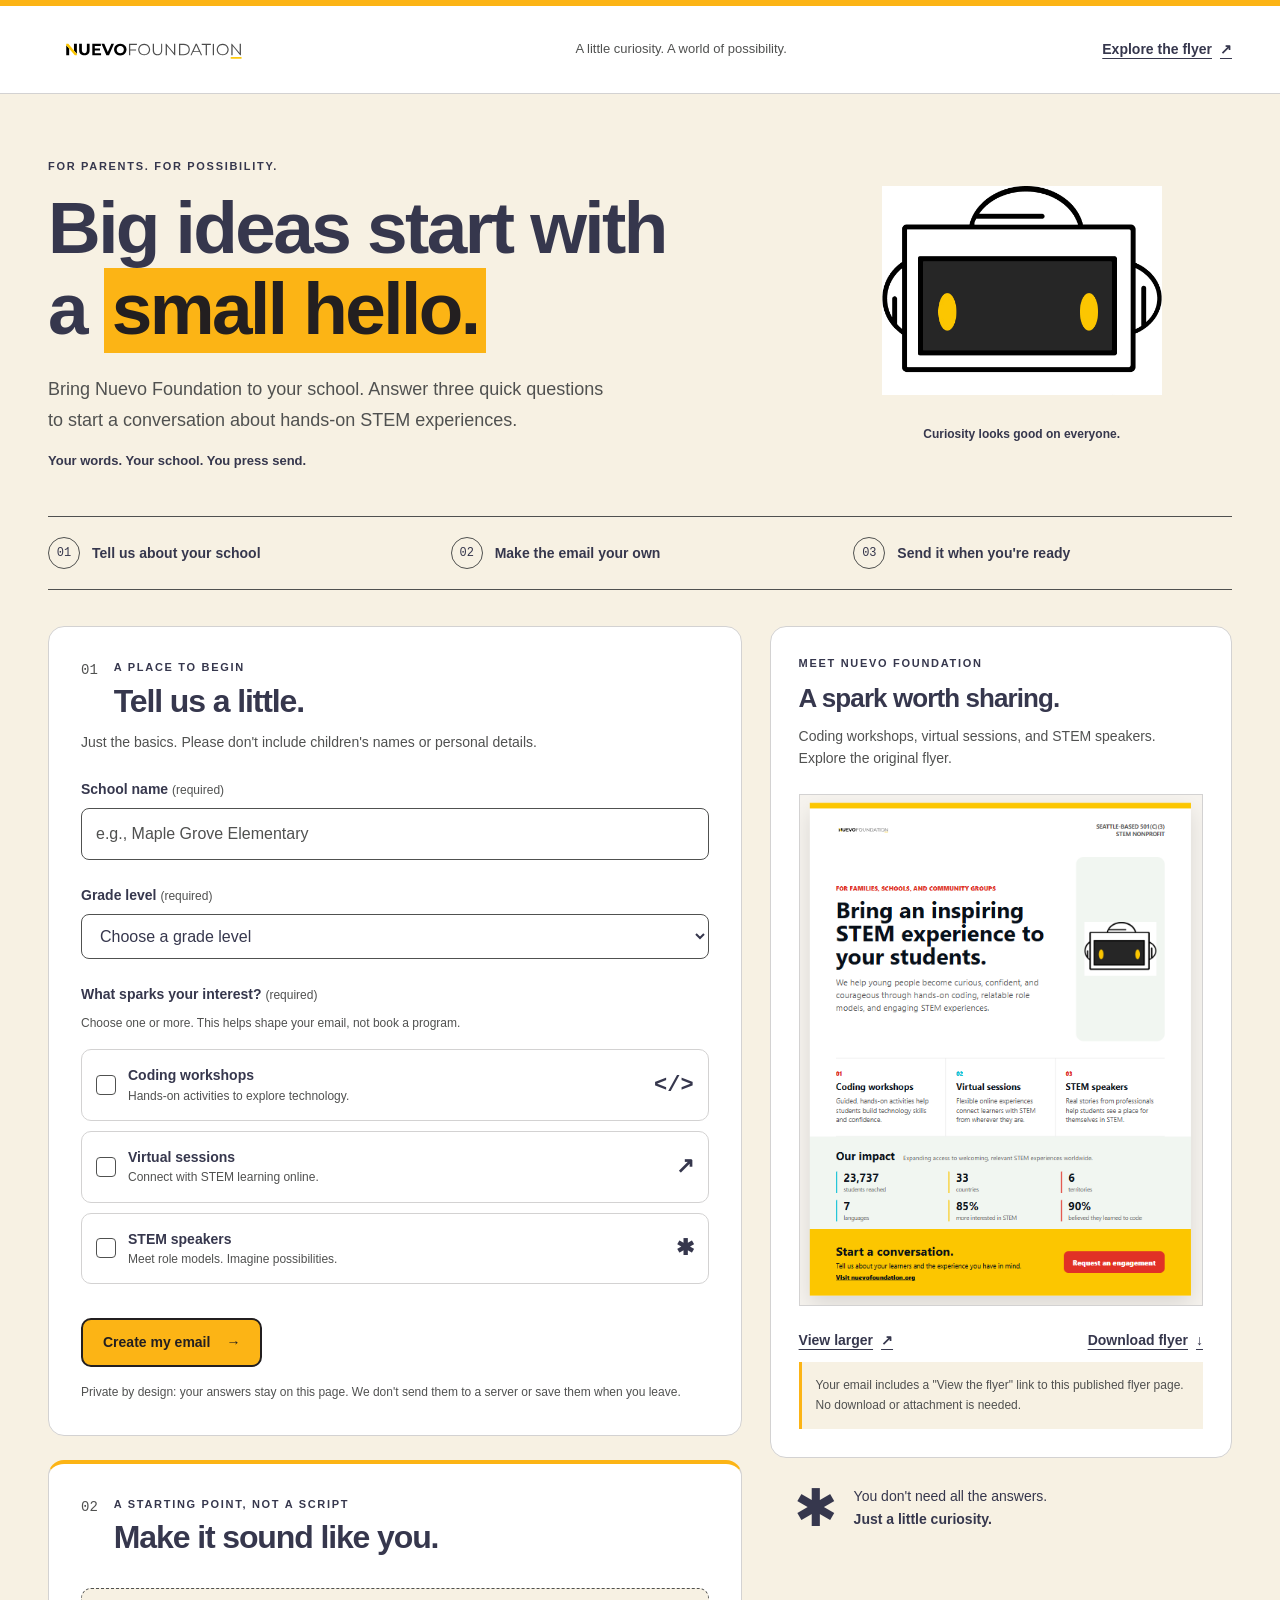
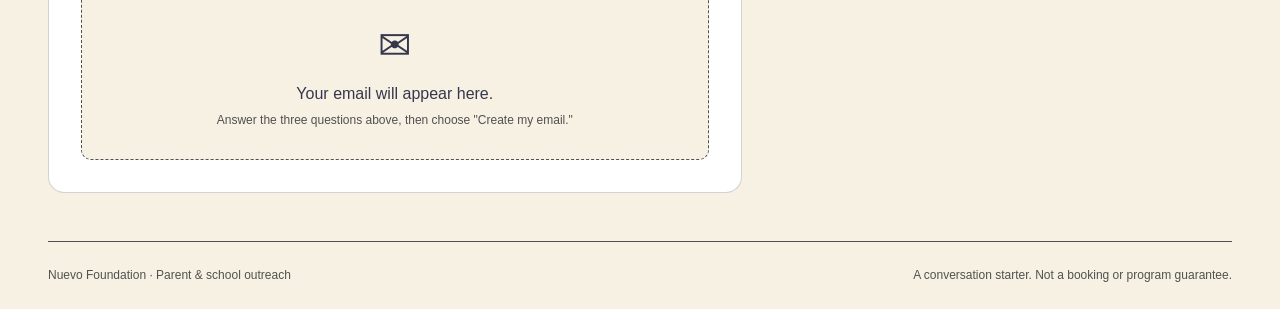
==== commit b05fb5aa: "Remove duplicate engagement button and note from parent flyer card Co-authored-by: Copilot App <2235" ====
--- a/index.html
+++ b/index.html
@@ -125,8 +125,6 @@
               <a class="text-link" href="./assets/nuevo-foundation-flyer.png" download="Nuevo-Foundation-flyer.png">Download flyer <span aria-hidden="true">&#8595;</span></a>
             </div>
             <p id="flyer-link-status" class="notice">A public flyer link isn't ready yet, so the email won't include one. The flyer preview is available here.</p>
-            <a class="button button-engagement" href="https://forms.cloud.microsoft/Pages/ResponsePage.aspx?id=v4j5cvGGr0GRqy180BHbR23fuGVglxBBl1KGeP0580dUQ1hUMVFQMjlFRlhQMFlKSTVGWEhBVUYxQSQlQCN0PWcu" target="_blank" rel="noopener noreferrer">Request an engagement <span aria-hidden="true">&#8599;</span><span class="sr-only">(opens Microsoft Forms in a new tab)</span></a>
-            <p class="field-hint">A separate form run by Nuevo Foundation. Opening it doesn't send your answers from this page.</p>
           </div>
           <div class="reassurance"><span aria-hidden="true">&#10033;</span><p>You don't need all the answers.<br><strong>Just a little curiosity.</strong></p></div>
         </aside>
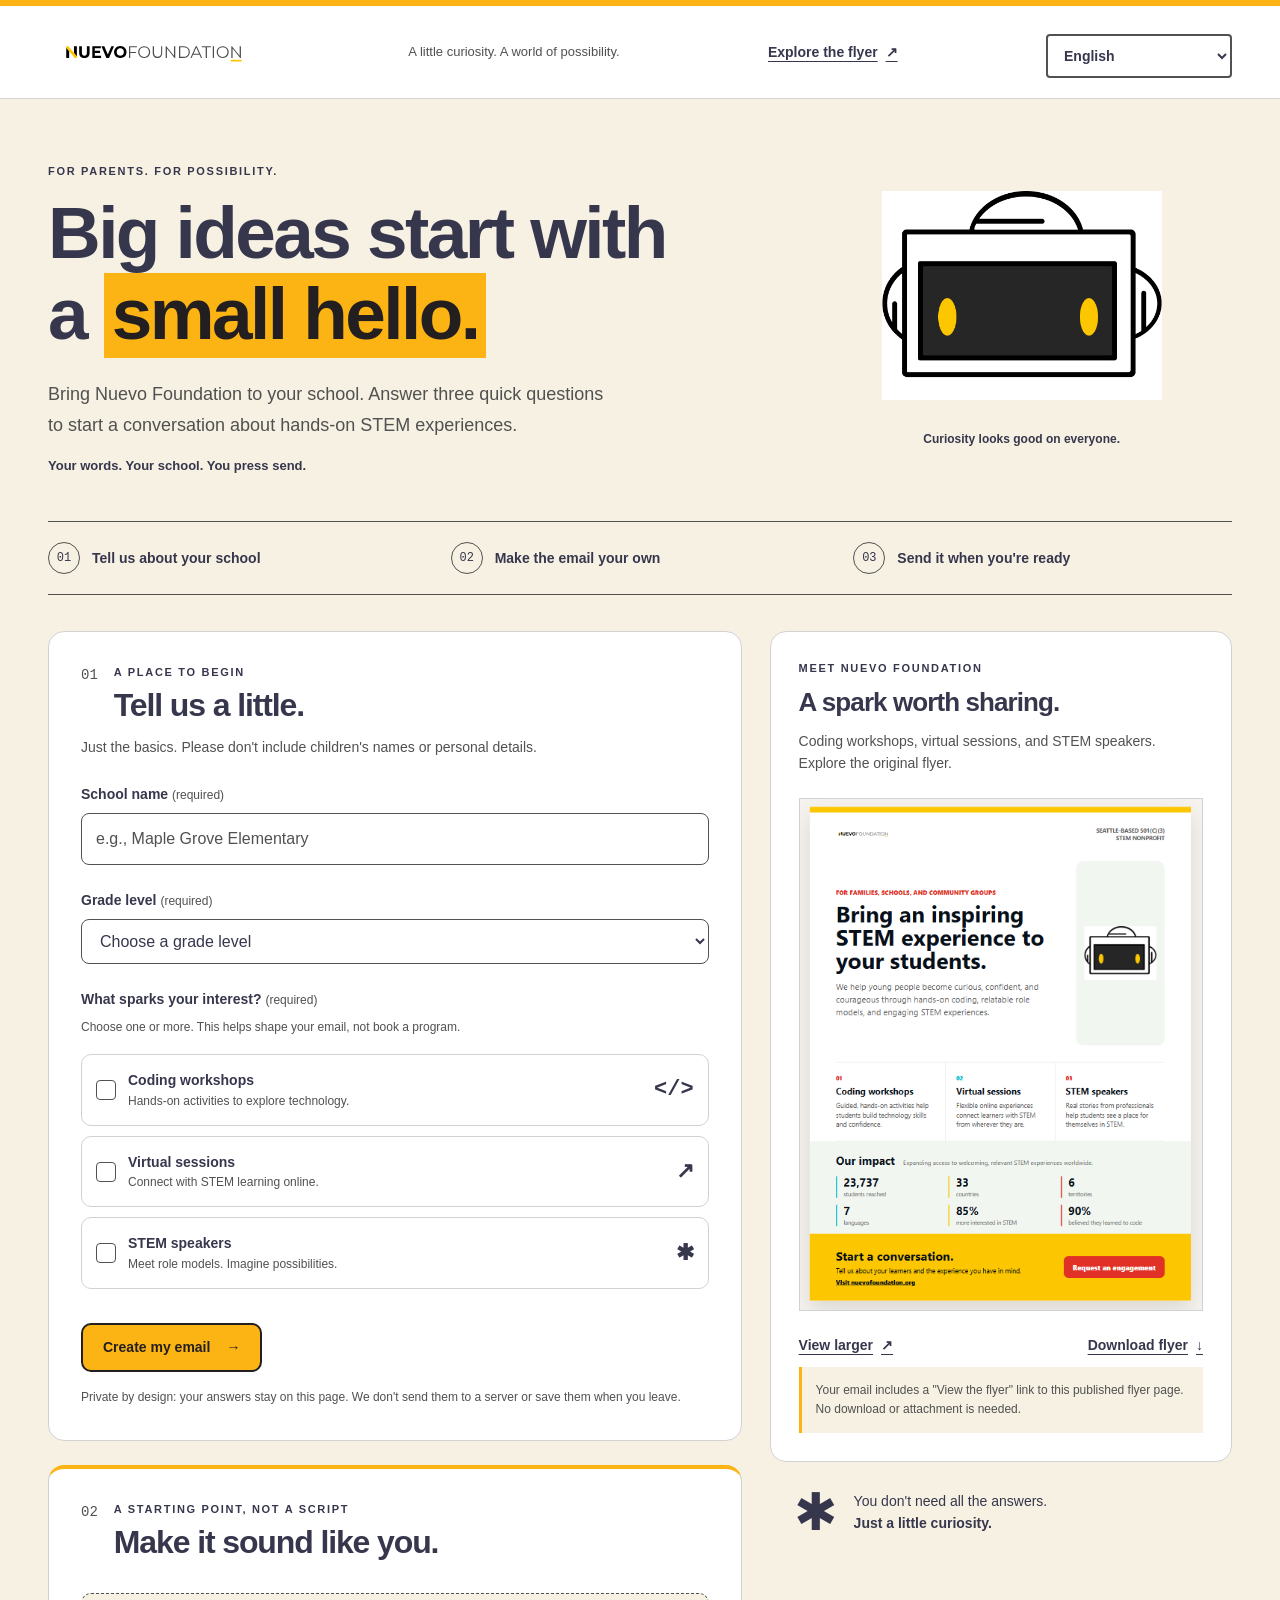
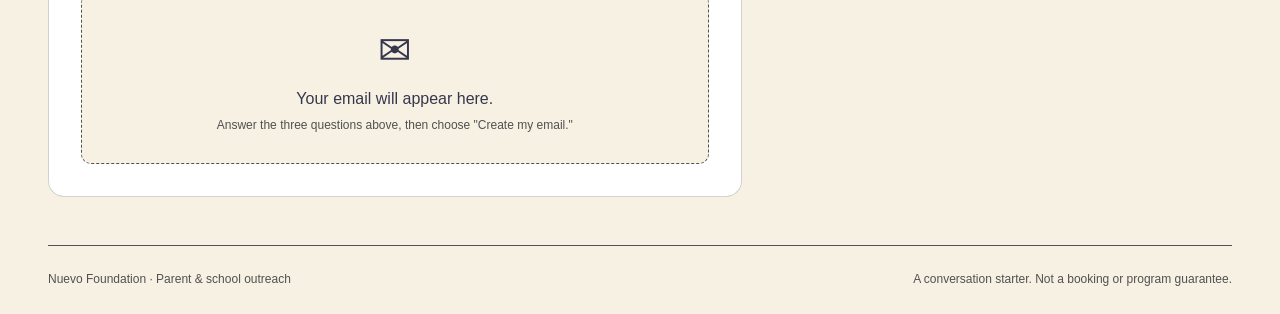
==== commit 4c8fe876: "Publish the outreach site in Espanol, Francais, and Portugues Brasileiro Adds site/i18n.js translati" ====
--- a/index.html
+++ b/index.html
@@ -5,106 +5,115 @@
     <meta name="viewport" content="width=device-width, initial-scale=1">
     <meta name="referrer" content="no-referrer">
     <meta http-equiv="Content-Security-Policy" content="default-src 'self'; script-src 'self'; style-src 'self'; img-src 'self'; connect-src 'none'; object-src 'none'; base-uri 'none'; form-action 'none'">
-    <meta name="description" content="Start a conversation with your school about Nuevo Foundation. Create an email you can edit and send yourself.">
-    <title>Bring Nuevo Foundation to my school</title>
+    <meta name="description" data-i18n-attr="content:page.description" content="Start a conversation with your school about Nuevo Foundation. Create an email you can edit and send yourself.">
+    <title data-i18n="page.title">Bring Nuevo Foundation to my school</title>
     <script src="./theme.js"></script>
     <link rel="stylesheet" href="./styles.css">
     <script type="module" src="./app.js"></script>
   </head>
   <body>
-    <a class="skip-link" href="#main">Skip to content</a>
+    <a class="skip-link" href="#main" data-i18n="skip.link">Skip to content</a>
     <header class="site-header">
-      <a class="wordmark" href="./index.html" aria-label="Nuevo Foundation outreach home"><img src="./assets/nuevo-foundation-logo.svg" width="940" height="150" alt="Nuevo Foundation"></a>
-      <span class="header-label">A little curiosity. A world of possibility.</span>
-      <a class="text-link" href="#flyer">Explore the flyer <span aria-hidden="true">&#8599;</span></a>
+      <a class="wordmark" href="./index.html" data-i18n-attr="aria-label:header.home" aria-label="Nuevo Foundation outreach home"><img src="./assets/nuevo-foundation-logo.svg" width="940" height="150" alt="Nuevo Foundation"></a>
+      <span class="header-label" data-i18n="header.tagline">A little curiosity. A world of possibility.</span>
+      <a class="text-link" href="#flyer"><span data-i18n="header.flyer">Explore the flyer</span> <span aria-hidden="true">&#8599;</span></a>
+      <div class="language-picker">
+        <label class="sr-only" for="site-language" data-i18n="language.label">Language</label>
+        <select id="site-language" class="language-selector"></select>
+      </div>
     </header>
 
     <main id="main">
       <section class="hero" aria-labelledby="page-title">
         <div class="hero-copy">
-          <p class="eyebrow">For parents. For possibility.</p>
-          <h1 id="page-title">Big ideas start with<br>a <span class="highlight">small hello.</span></h1>
-          <p class="hero-description">Bring Nuevo Foundation to your school. Answer three quick questions to start a conversation about hands-on STEM experiences.</p>
-          <p class="hero-note">Your words. Your school. You press send.</p>
+          <p class="eyebrow" data-i18n="hero.eyebrow">For parents. For possibility.</p>
+          <h1 id="page-title"><span data-i18n="hero.titleLead">Big ideas start with</span><br><span data-i18n="hero.titlePrefix">a </span><span class="highlight" data-i18n="hero.titleHighlight">small hello.</span></h1>
+          <p class="hero-description" data-i18n="hero.description">Bring Nuevo Foundation to your school. Answer three quick questions to start a conversation about hands-on STEM experiences.</p>
+          <p class="hero-note" data-i18n="hero.note">Your words. Your school. You press send.</p>
         </div>
         <div class="hero-art" aria-hidden="true">
           <img class="mascot" src="./assets/nuevo-foundation-mascot.jpg" width="508" height="379" alt="">
-          <span class="art-caption">Curiosity looks good on everyone.</span>
+          <span class="art-caption" data-i18n="hero.caption">Curiosity looks good on everyone.</span>
         </div>
       </section>
 
-      <ol class="steps" aria-label="How it works">
-        <li><span class="step-number">01</span><span>Tell us about your school</span></li>
-        <li><span class="step-number">02</span><span>Make the email your own</span></li>
-        <li><span class="step-number">03</span><span>Send it when you're ready</span></li>
+      <ol class="steps" data-i18n-attr="aria-label:steps.label" aria-label="How it works">
+        <li><span class="step-number">01</span><span data-i18n="steps.one">Tell us about your school</span></li>
+        <li><span class="step-number">02</span><span data-i18n="steps.two">Make the email your own</span></li>
+        <li><span class="step-number">03</span><span data-i18n="steps.three">Send it when you're ready</span></li>
       </ol>
 
       <div class="workspace">
         <div class="builder-column">
           <section class="panel" aria-labelledby="questions-title">
-            <div class="section-heading"><span class="section-number">01</span><div><p class="eyebrow">A place to begin</p><h2 id="questions-title">Tell us a little.</h2></div></div>
-            <p>Just the basics. Please don't include children's names or personal details.</p>
-            <p id="startup-message" role="status">Loading the email builder. If this message remains, reload the page or check that JavaScript is allowed.</p>
-            <noscript><p class="notice">This builder needs JavaScript to create your email on your device. You can still view the flyer below. No answers have been collected.</p></noscript>
+            <div class="section-heading"><span class="section-number">01</span><div><p class="eyebrow" data-i18n="questions.eyebrow">A place to begin</p><h2 id="questions-title" data-i18n="questions.title">Tell us a little.</h2></div></div>
+            <p data-i18n="questions.intro">Just the basics. Please don't include children's names or personal details.</p>
+            <p id="startup-message" role="status" data-i18n="questions.loading">Loading the email builder. If this message remains, reload the page or check that JavaScript is allowed.</p>
+            <noscript><p class="notice" data-i18n="questions.noscript">This builder needs JavaScript to create your email on your device. You can still view the flyer below. No answers have been collected.</p></noscript>
             <form id="school-form" hidden novalidate autocomplete="off">
               <div class="field">
-                <label for="school">School name <span class="required-note">(required)</span></label>
-                <input id="school" type="text" maxlength="120" required autocomplete="off" placeholder="e.g., Maple Grove Elementary" aria-describedby="school-error">
+                <label for="school"><span data-i18n="field.school">School name</span> <span class="required-note" data-i18n="field.required">(required)</span></label>
+                <input id="school" type="text" maxlength="120" required autocomplete="off" data-i18n-attr="placeholder:field.schoolPlaceholder" placeholder="e.g., Maple Grove Elementary" aria-describedby="school-error">
                 <p id="school-error" class="field-error" hidden></p>
               </div>
               <div class="field">
-                <label for="grade">Grade level <span class="required-note">(required)</span></label>
+                <label for="grade"><span data-i18n="field.grade">Grade level</span> <span class="required-note" data-i18n="field.required">(required)</span></label>
                 <select id="grade" required aria-describedby="grade-error">
-                  <option value="">Choose a grade level</option>
-                  <option value="elementary">Grades 1-5</option>
-                  <option value="middle">Grades 6-8</option>
-                  <option value="high">Grades 9-12</option>
-                  <option value="mixed">Multiple grade levels</option>
+                  <option value="" data-i18n="grade.placeholder">Choose a grade level</option>
+                  <option value="elementary" data-i18n="grade.elementary">Grades 1-5</option>
+                  <option value="middle" data-i18n="grade.middle">Grades 6-8</option>
+                  <option value="high" data-i18n="grade.high">Grades 9-12</option>
+                  <option value="mixed" data-i18n="grade.mixed">Multiple grade levels</option>
                 </select>
                 <p id="grade-error" class="field-error" hidden></p>
               </div>
               <fieldset aria-describedby="interests-hint interests-error" id="interests">
-                <legend>What sparks your interest? <span class="required-note">(required)</span></legend>
-                <p id="interests-hint" class="field-hint">Choose one or more. This helps shape your email, not book a program.</p>
-                <label class="interest-option"><input type="checkbox" value="coding"><span><strong>Coding workshops</strong><span>Hands-on activities to explore technology.</span></span><span class="interest-icon" aria-hidden="true">&lt;/&gt;</span></label>
-                <label class="interest-option"><input type="checkbox" value="virtual"><span><strong>Virtual sessions</strong><span>Connect with STEM learning online.</span></span><span class="interest-icon" aria-hidden="true">&#8599;</span></label>
-                <label class="interest-option"><input type="checkbox" value="speakers"><span><strong>STEM speakers</strong><span>Meet role models. Imagine possibilities.</span></span><span class="interest-icon" aria-hidden="true">&#10033;</span></label>
+                <legend><span data-i18n="interests.legend">What sparks your interest?</span> <span class="required-note" data-i18n="field.required">(required)</span></legend>
+                <p id="interests-hint" class="field-hint" data-i18n="interests.hint">Choose one or more. This helps shape your email, not book a program.</p>
+                <label class="interest-option"><input type="checkbox" value="coding"><span><strong data-i18n="interest.coding">Coding workshops</strong><span data-i18n="interest.codingDetail">Hands-on activities to explore technology.</span></span><span class="interest-icon" aria-hidden="true">&lt;/&gt;</span></label>
+                <label class="interest-option"><input type="checkbox" value="virtual"><span><strong data-i18n="interest.virtual">Virtual sessions</strong><span data-i18n="interest.virtualDetail">Connect with STEM learning online.</span></span><span class="interest-icon" aria-hidden="true">&#8599;</span></label>
+                <label class="interest-option"><input type="checkbox" value="speakers"><span><strong data-i18n="interest.speakers">STEM speakers</strong><span data-i18n="interest.speakersDetail">Meet role models. Imagine possibilities.</span></span><span class="interest-icon" aria-hidden="true">&#10033;</span></label>
                 <p id="interests-error" class="field-error" hidden></p>
               </fieldset>
-              <button id="generate" class="button button-primary" type="submit">Create my email <span aria-hidden="true">&#8594;</span></button>
-              <p class="privacy-note">Private by design: your answers stay on this page. We don't send them to a server or save them when you leave.</p>
+              <button id="generate" class="button button-primary" type="submit"><span id="generate-label" data-i18n="button.create">Create my email</span> <span aria-hidden="true">&#8594;</span></button>
+              <p class="privacy-note" data-i18n="privacy.note">Private by design: your answers stay on this page. We don't send them to a server or save them when you leave.</p>
             </form>
           </section>
 
           <section id="draft-section" class="panel draft-panel" aria-labelledby="draft-title">
-            <div class="section-heading"><span class="section-number">02</span><div><p class="eyebrow">A starting point, not a script</p><h2 id="draft-title" tabindex="-1">Make it sound like you.</h2></div></div>
-            <div id="draft-empty" class="empty-draft"><span aria-hidden="true">&#9993;</span><p>Your email will appear here.</p><p class="field-hint">Answer the three questions above, then choose "Create my email."</p></div>
+            <div class="section-heading"><span class="section-number">02</span><div><p class="eyebrow" data-i18n="draft.eyebrow">A starting point, not a script</p><h2 id="draft-title" tabindex="-1" data-i18n="draft.title">Make it sound like you.</h2></div></div>
+            <div id="draft-empty" class="empty-draft"><span aria-hidden="true">&#9993;</span><p data-i18n="draft.emptyTitle">Your email will appear here.</p><p class="field-hint" data-i18n="draft.emptyHint">Answer the three questions above, then choose "Create my email."</p></div>
             <div id="draft-editor" hidden>
-              <p>Change anything you like. Add your name at the end, then choose the person at your school to send it to.</p>
+              <p data-i18n="draft.intro">Change anything you like. Add your name at the end, then choose the person at your school to send it to.</p>
               <div class="field">
-                <div class="label-row"><label for="subject">Subject</label><button type="button" class="copy-button" id="copy-subject">Copy subject</button></div>
+                <label for="email-language" data-i18n="draft.emailLanguage">Email language</label>
+                <select id="email-language" class="language-selector" aria-describedby="email-language-hint"></select>
+                <p id="email-language-hint" class="field-hint" data-i18n="draft.emailLanguageHint">Your email can be in a different language than this page. Choose the language your school reads.</p>
+              </div>
+              <div class="field">
+                <div class="label-row"><label for="subject" data-i18n="label.subject">Subject</label><button type="button" class="copy-button" id="copy-subject" data-i18n="button.copySubject">Copy subject</button></div>
                 <input id="subject" type="text" maxlength="240" autocomplete="off">
               </div>
               <div class="field">
-                <div class="label-row"><span id="message-preview-label" class="preview-label">Message preview</span><button type="button" class="copy-button" id="copy-message">Copy message</button></div>
+                <div class="label-row"><span id="message-preview-label" class="preview-label" data-i18n="label.preview">Message preview</span><button type="button" class="copy-button" id="copy-message" data-i18n="button.copyMessage">Copy message</button></div>
                 <div id="message-preview" class="message-preview" role="region" aria-labelledby="message-preview-label"></div>
-                <p class="field-hint">Copy the message and paste it normally into your email to keep the clickable links, including "View the flyer."</p>
+                <p class="field-hint" data-i18n="preview.hint">Copy the message and paste it normally into your email to keep the clickable links, including "View the flyer."</p>
                 <details id="message-edit">
-                  <summary>Edit message text</summary>
-                  <label for="message">Message</label>
-                  <p class="field-hint">The editor shows the link addresses. The preview above displays them as "Form" and, when available, "View the flyer."</p>
+                  <summary data-i18n="edit.summary">Edit message text</summary>
+                  <label for="message" data-i18n="label.message">Message</label>
+                  <p class="field-hint" data-i18n="edit.hint">The editor shows the link addresses. The preview above displays them as "Form" and, when available, "View the flyer."</p>
                   <textarea id="message" rows="19" maxlength="12000" autocomplete="off" spellcheck="true"></textarea>
                 </details>
               </div>
               <div class="send-box">
-                <p class="eyebrow">03 &nbsp; Over to you</p>
+                <p class="eyebrow">03 &nbsp; <span data-i18n="send.eyebrow">Over to you</span></p>
                 <div class="send-actions">
-                  <a id="view-email-flyer" class="button button-secondary" href="./flyer.html" target="_blank" rel="noopener noreferrer" aria-describedby="email-flyer-hint">View the flyer <span aria-hidden="true">&#8599;</span><span class="sr-only">(opens a new tab)</span></a>
-                  <a id="open-email" class="button button-primary" href="mailto:">Open my email app <span aria-hidden="true">&#8599;</span></a>
+                  <a id="view-email-flyer" class="button button-secondary" href="./flyer.html" target="_blank" rel="noopener noreferrer" aria-describedby="email-flyer-hint"><span data-i18n="send.viewFlyer">View the flyer</span> <span aria-hidden="true">&#8599;</span><span class="sr-only" data-i18n="send.newTab">(opens a new tab)</span></a>
+                  <a id="open-email" class="button button-primary" href="mailto:"><span data-i18n="send.openEmail">Open my email app</span> <span aria-hidden="true">&#8599;</span></a>
                 </div>
-                <p id="email-flyer-hint" class="field-hint">The public flyer link is not available yet. You can view the flyer here, but its link will not be included in the email until publishing is configured.</p>
-                <p class="field-hint">Choosing "Open my email app" passes your draft to your email app. Add the school's recipient there, review, and send it yourself. If no app opens, use the copy buttons.</p>
-                <p class="field-hint">Opening an email app includes the full link addresses as plain text. Use "Copy message" instead to preserve the clickable words, including "View the flyer."</p>
+                <p id="email-flyer-hint" class="field-hint" data-i18n="send.flyerHint">The public flyer link is not available yet. You can view the flyer here, but its link will not be included in the email until publishing is configured.</p>
+                <p class="field-hint" data-i18n="send.hint1">Choosing "Open my email app" passes your draft to your email app. Add the school's recipient there, review, and send it yourself. If no app opens, use the copy buttons.</p>
+                <p class="field-hint" data-i18n="send.hint2">Opening an email app includes the full link addresses as plain text. Use "Copy message" instead to preserve the clickable words, including "View the flyer."</p>
               </div>
               <p id="draft-status" class="status-message" role="status" aria-live="polite"></p>
             </div>
@@ -113,28 +122,28 @@
 
         <aside id="flyer" class="flyer-column" aria-labelledby="flyer-title">
           <div class="flyer-card">
-            <p class="eyebrow">Meet Nuevo Foundation</p>
-            <h2 id="flyer-title">A spark worth sharing.</h2>
-            <p>Coding workshops, virtual sessions, and STEM speakers. Explore the original flyer.</p>
+            <p class="eyebrow" data-i18n="flyer.eyebrow">Meet Nuevo Foundation</p>
+            <h2 id="flyer-title" data-i18n="flyer.title">A spark worth sharing.</h2>
+            <p data-i18n="flyer.intro">Coding workshops, virtual sessions, and STEM speakers. Explore the original flyer.</p>
             <div class="flyer-image">
-              <img src="./assets/nuevo-foundation-flyer.png" width="538" height="683" alt="Nuevo Foundation flyer: Bring an inspiring STEM experience to your students. Includes coding workshops, virtual sessions, STEM speakers, and a request to start a conversation.">
-              <a class="flyer-hotspot" href="https://forms.cloud.microsoft/Pages/ResponsePage.aspx?id=v4j5cvGGr0GRqy180BHbR23fuGVglxBBl1KGeP0580dUQ1hUMVFQMjlFRlhQMFlKSTVGWEhBVUYxQSQlQCN0PWcu" target="_blank" rel="noopener noreferrer" aria-label="Request an engagement through Microsoft Forms (opens a new tab)" title="Request an engagement (opens Microsoft Forms)"></a>
+              <img src="./assets/nuevo-foundation-flyer.png" width="538" height="683" data-i18n-attr="alt:flyer.alt" alt="Nuevo Foundation flyer: Bring an inspiring STEM experience to your students. Includes coding workshops, virtual sessions, STEM speakers, and a request to start a conversation.">
+              <a class="flyer-hotspot" href="https://forms.cloud.microsoft/Pages/ResponsePage.aspx?id=v4j5cvGGr0GRqy180BHbR23fuGVglxBBl1KGeP0580dUQ1hUMVFQMjlFRlhQMFlKSTVGWEhBVUYxQSQlQCN0PWcu" target="_blank" rel="noopener noreferrer" data-i18n-attr="aria-label:flyer.hotspot|title:flyer.hotspotTitle" aria-label="Request an engagement through Microsoft Forms (opens a new tab)" title="Request an engagement (opens Microsoft Forms)"></a>
             </div>
             <div class="flyer-actions">
-              <a class="text-link" href="./flyer.html" target="_blank" rel="noopener">View larger <span class="sr-only">(opens a new tab)</span><span aria-hidden="true">&#8599;</span></a>
-              <a class="text-link" href="./assets/nuevo-foundation-flyer.png" download="Nuevo-Foundation-flyer.png">Download flyer <span aria-hidden="true">&#8595;</span></a>
+              <a id="view-larger" class="text-link" href="./flyer.html" target="_blank" rel="noopener"><span data-i18n="flyer.viewLarger">View larger</span> <span class="sr-only" data-i18n="send.newTab">(opens a new tab)</span><span aria-hidden="true">&#8599;</span></a>
+              <a class="text-link" href="./assets/nuevo-foundation-flyer.png" download="Nuevo-Foundation-flyer.png"><span data-i18n="flyer.download">Download flyer</span> <span aria-hidden="true">&#8595;</span></a>
             </div>
-            <p id="flyer-link-status" class="notice">A public flyer link isn't ready yet, so the email won't include one. The flyer preview is available here.</p>
+            <p id="flyer-link-status" class="notice" data-i18n="flyer.linkMissing">A public flyer link isn't ready yet, so the email won't include one. The flyer preview is available here.</p>
           </div>
-          <div class="reassurance"><span aria-hidden="true">&#10033;</span><p>You don't need all the answers.<br><strong>Just a little curiosity.</strong></p></div>
+          <div class="reassurance"><span aria-hidden="true">&#10033;</span><p><span data-i18n="reassurance.line1">You don't need all the answers.</span><br><strong data-i18n="reassurance.line2">Just a little curiosity.</strong></p></div>
         </aside>
       </div>
     </main>
-    <footer class="site-footer"><span>Nuevo Foundation <span aria-hidden="true">&middot;</span> Parent &amp; school outreach</span><span>A conversation starter. Not a booking or program guarantee.</span></footer>
+    <footer class="site-footer"><span>Nuevo Foundation <span aria-hidden="true">&middot;</span> <span data-i18n="footer.name">Parent &amp; school outreach</span></span><span data-i18n="footer.note">A conversation starter. Not a booking or program guarantee.</span></footer>
     <dialog id="replace-dialog" aria-labelledby="replace-title" aria-describedby="replace-description">
-      <h2 id="replace-title">Replace your edited email?</h2>
-      <p id="replace-description">Creating a new email will replace your subject and message. Copy your edits first if you want to keep them.</p>
-      <div class="dialog-actions"><button type="button" id="keep-draft" class="button button-secondary" autofocus>Keep my draft</button><button type="button" id="replace-draft" class="button button-primary">Replace draft</button></div>
+      <h2 id="replace-title" data-i18n="dialog.title">Replace your edited email?</h2>
+      <p id="replace-description" data-i18n="dialog.description">Creating a new email will replace your subject and message. Copy your edits first if you want to keep them.</p>
+      <div class="dialog-actions"><button type="button" id="keep-draft" class="button button-secondary" autofocus data-i18n="dialog.keep">Keep my draft</button><button type="button" id="replace-draft" class="button button-primary" data-i18n="dialog.replace">Replace draft</button></div>
     </dialog>
   </body>
 </html>
--- a/styles.css
+++ b/styles.css
@@ -78,6 +78,9 @@
 .wordmark img { display: block; width: 100%; height: auto; }
 .header-label { font-size: 13px; color: var(--cp-text-muted); }
 .text-link { display: inline-flex; align-items: center; justify-content: center; gap: 8px; min-height: 44px; font-size: 14px; font-weight: 650; }
+.language-picker { display: flex; align-items: center; }
+.language-selector { min-height: 44px; padding: 8px 12px; font: inherit; font-size: 14px; font-weight: 650; color: var(--cp-text); background: var(--cp-surface); border: 2px solid var(--cp-border-strong); border-radius: 4px; cursor: pointer; }
+.language-selector:focus-visible { outline: 3px solid var(--cp-focus); outline-offset: 2px; }
 main { width: min(1184px, calc(100% - 48px)); margin: 0 auto; }
 .hero { display: grid; grid-template-columns: 1.7fr 1fr; gap: 48px; align-items: center; padding: 64px 0 44px; }
 .eyebrow { font-size: 11px; font-weight: 750; line-height: 1.5; text-transform: uppercase; letter-spacing: 1.7px; margin-bottom: 12px; }
